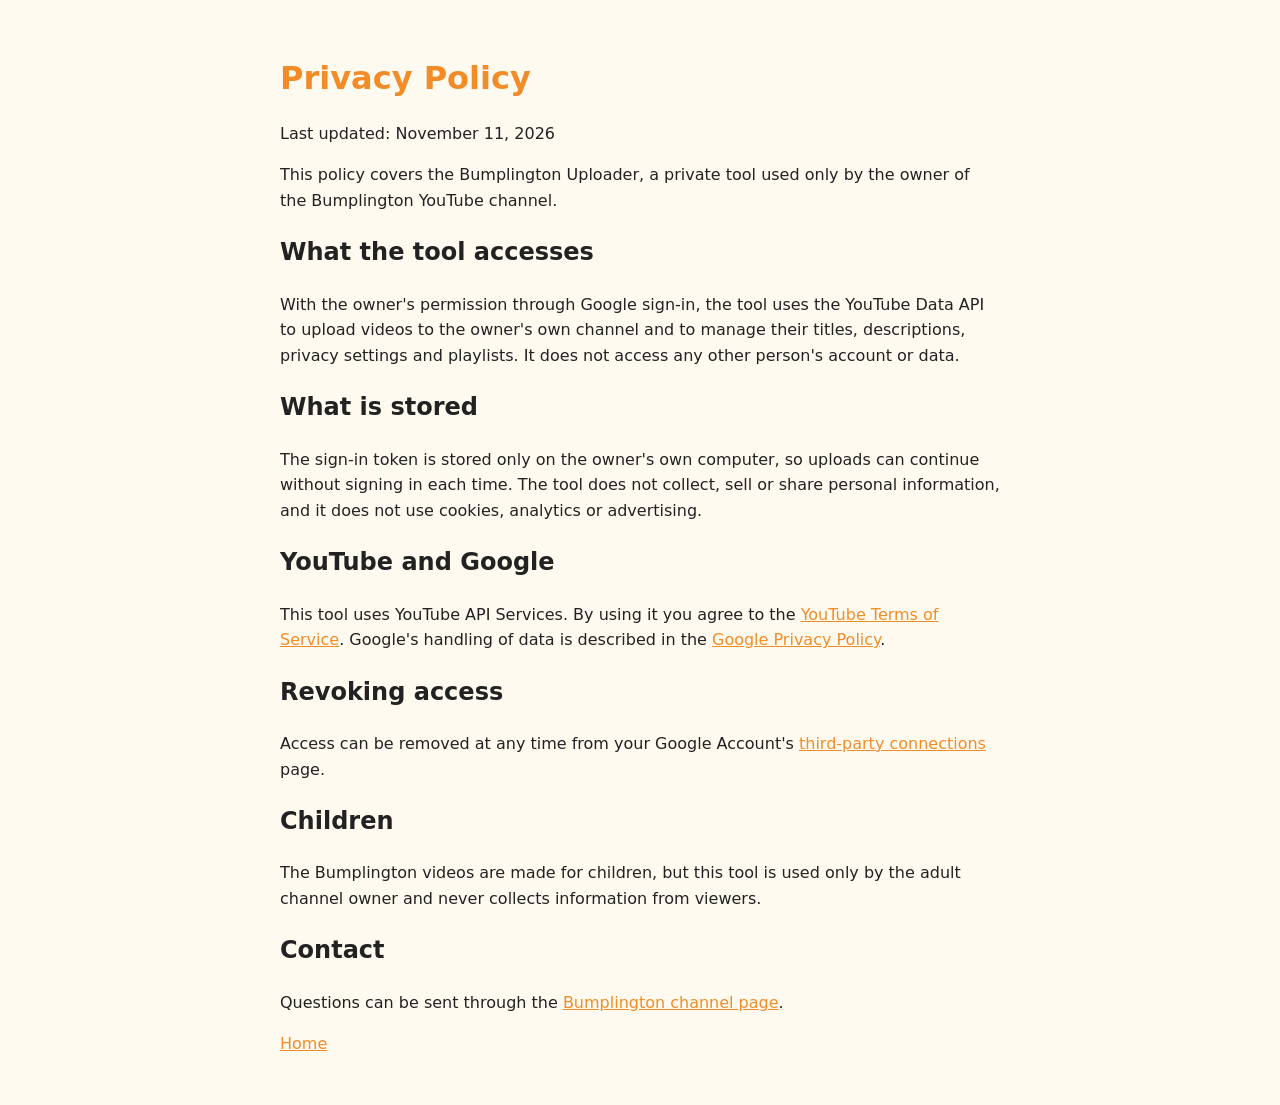
==== privacy.html @ 70b76b0c "Bumplington homepage, privacy policy and terms" ====
<!doctype html>
<html lang="en"><head><meta charset="utf-8"><meta name="viewport" content="width=device-width,initial-scale=1">
<title>Privacy Policy</title><link rel="stylesheet" href="style.css"></head>
<body><main>
<h1>Privacy Policy</h1>
<p>Last updated: November 11, 2026</p>
<p>This policy covers the Bumplington Uploader, a private tool used only by the owner of the Bumplington YouTube channel.</p>
<h2>What the tool accesses</h2>
<p>With the owner's permission through Google sign-in, the tool uses the YouTube Data API to upload videos to the owner's own channel and to manage their titles, descriptions, privacy settings and playlists. It does not access any other person's account or data.</p>
<h2>What is stored</h2>
<p>The sign-in token is stored only on the owner's own computer, so uploads can continue without signing in each time. The tool does not collect, sell or share personal information, and it does not use cookies, analytics or advertising.</p>
<h2>YouTube and Google</h2>
<p>This tool uses YouTube API Services. By using it you agree to the <a href="https://www.youtube.com/t/terms">YouTube Terms of Service</a>. Google's handling of data is described in the <a href="https://policies.google.com/privacy">Google Privacy Policy</a>.</p>
<h2>Revoking access</h2>
<p>Access can be removed at any time from your Google Account's <a href="https://myaccount.google.com/connections">third-party connections</a> page.</p>
<h2>Children</h2>
<p>The Bumplington videos are made for children, but this tool is used only by the adult channel owner and never collects information from viewers.</p>
<h2>Contact</h2>
<p>Questions can be sent through the <a href="https://www.youtube.com/@bumplington/about">Bumplington channel page</a>.</p>
<p><a href="index.html">Home</a></p>
</main></body></html>
---- style.css ----
:root{--bg:#fffaf0;--fg:#222;--accent:#f28c28;--muted:#666}
@media (prefers-color-scheme:dark){:root{--bg:#1b1b1f;--fg:#eee;--muted:#aaa}}
body{background:var(--bg);color:var(--fg);font-family:system-ui,-apple-system,"Segoe UI",sans-serif;line-height:1.6;margin:0}
main{max-width:720px;margin:0 auto;padding:32px 16px}
h1{color:var(--accent);margin-bottom:4px}
a{color:var(--accent)}
footer{color:var(--muted);font-size:.9em;margin-top:40px}
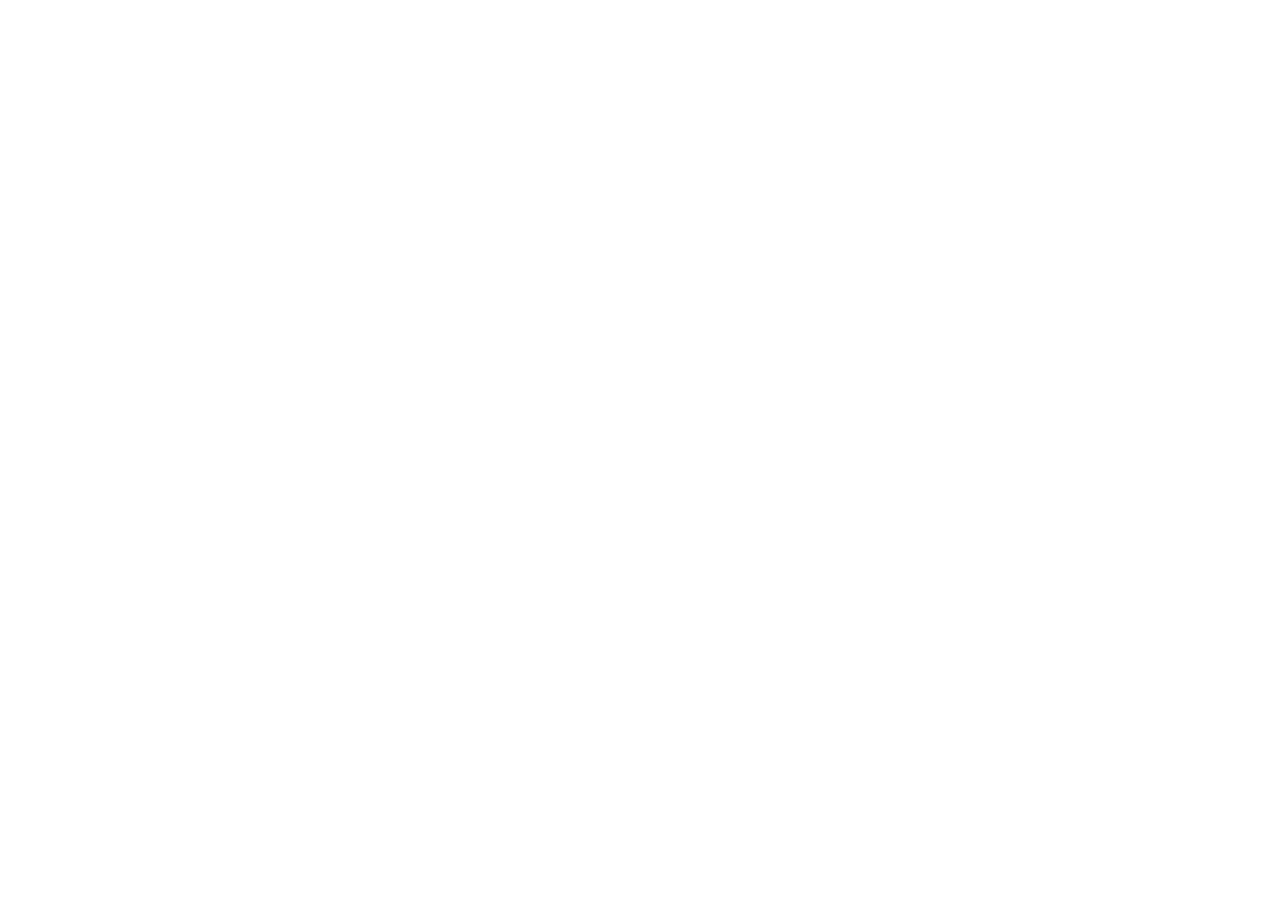
==== commit 3000141a: "Redirect to bumplington.com (site moved) Co-Authored-By: Claude Fable 5.2 <noreply@anthropic.com> Cl" ====
--- a/privacy.html
+++ b/privacy.html
@@ -1,21 +1,15 @@
 <!doctype html>
-<html lang="en"><head><meta charset="utf-8"><meta name="viewport" content="width=device-width,initial-scale=1">
-<title>Privacy Policy</title><link rel="stylesheet" href="style.css"></head>
-<body><main>
-<h1>Privacy Policy</h1>
-<p>Last updated: November 11, 2026</p>
-<p>This policy covers the Bumplington Uploader, a private tool used only by the owner of the Bumplington YouTube channel.</p>
-<h2>What the tool accesses</h2>
-<p>With the owner's permission through Google sign-in, the tool uses the YouTube Data API to upload videos to the owner's own channel and to manage their titles, descriptions, privacy settings and playlists. It does not access any other person's account or data.</p>
-<h2>What is stored</h2>
-<p>The sign-in token is stored only on the owner's own computer, so uploads can continue without signing in each time. The tool does not collect, sell or share personal information, and it does not use cookies, analytics or advertising.</p>
-<h2>YouTube and Google</h2>
-<p>This tool uses YouTube API Services. By using it you agree to the <a href="https://www.youtube.com/t/terms">YouTube Terms of Service</a>. Google's handling of data is described in the <a href="https://policies.google.com/privacy">Google Privacy Policy</a>.</p>
-<h2>Revoking access</h2>
-<p>Access can be removed at any time from your Google Account's <a href="https://myaccount.google.com/connections">third-party connections</a> page.</p>
-<h2>Children</h2>
-<p>The Bumplington videos are made for children, but this tool is used only by the adult channel owner and never collects information from viewers.</p>
-<h2>Contact</h2>
-<p>Questions can be sent through the <a href="https://www.youtube.com/@bumplington/about">Bumplington channel page</a>.</p>
-<p><a href="index.html">Home</a></p>
-</main></body></html>
+<html lang="en">
+<head>
+<meta charset="utf-8">
+<title>Bumplington — moved to bumplington.com</title>
+<link rel="canonical" href="https://bumplington.com/privacy">
+<meta http-equiv="refresh" content="0; url=https://bumplington.com/privacy">
+<meta name="robots" content="noindex">
+<meta name="viewport" content="width=device-width, initial-scale=1">
+<script>location.replace("https://bumplington.com/privacy");</script>
+</head>
+<body>
+<p>This page has moved. Privacy Policy: <a href="https://bumplington.com/privacy">https://bumplington.com/privacy</a></p>
+</body>
+</html>
